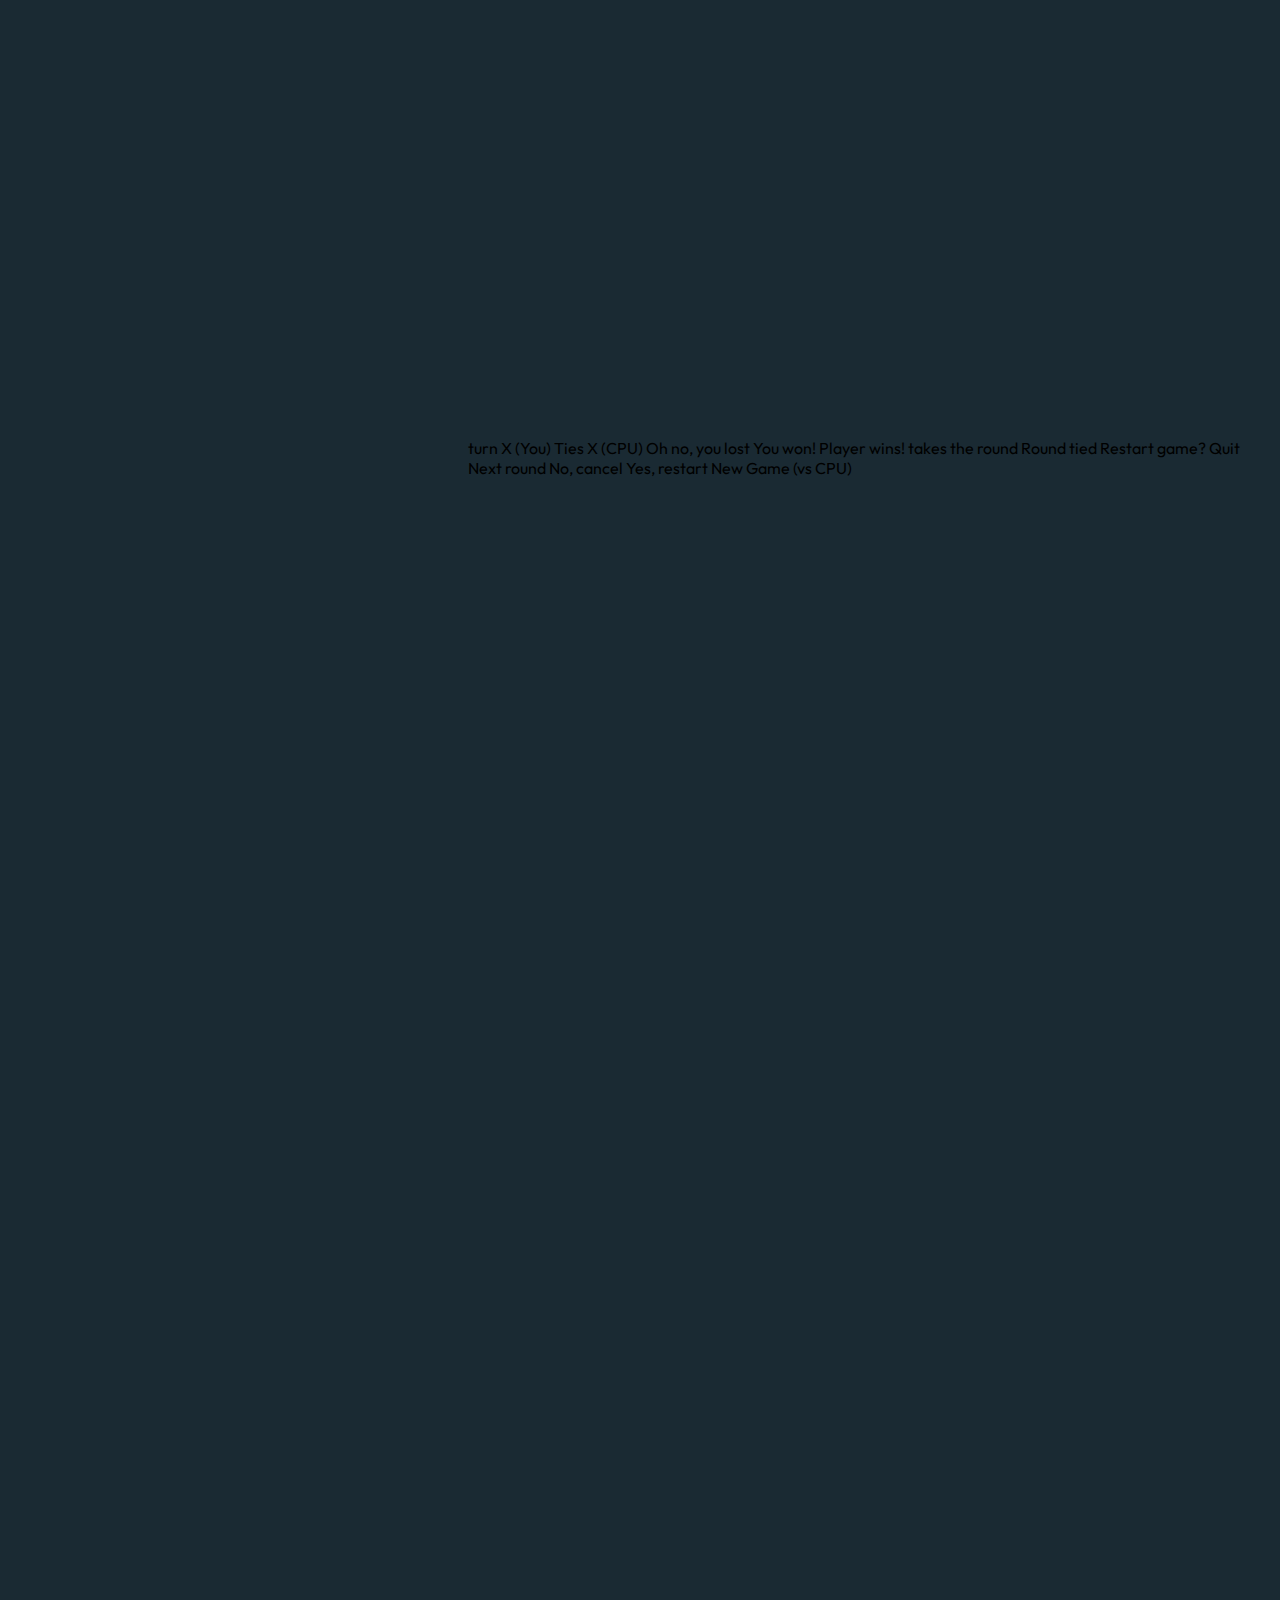
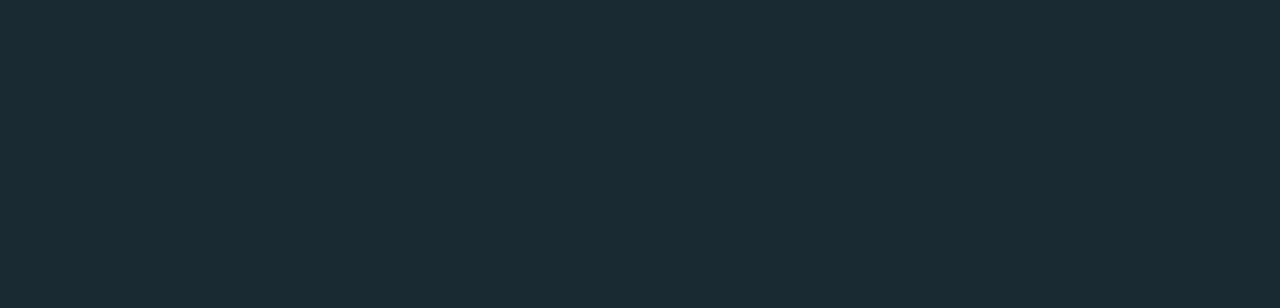
==== index2.html @ 95d8567e "second commit" ====
<!DOCTYPE html>
<html lang="en">
<head>
    <meta charset="UTF-8">
    <meta http-equiv="X-UA-Compatible" content="IE=edge">
    <meta name="viewport" content="width=device-width, initial-scale=1.0">
    <link rel="stylesheet" href="styles.css">
    <title>Tic Tac Toe </title>
</head>
<body>
    <main class="game-board">
        <div>
            <svg width="72" height="32" xmlns="http://www.w3.org/2000/svg"><g fill="none" fill-rule="evenodd"><path d="M8.562 1.634 16 9.073l7.438-7.439a3 3 0 0 1 4.243 0l2.685 2.685a3 3 0 0 1 0 4.243L22.927 16l7.439 7.438a3 3 0 0 1 0 4.243l-2.685 2.685a3 3 0 0 1-4.243 0L16 22.927l-7.438 7.439a3 3 0 0 1-4.243 0L1.634 27.68a3 3 0 0 1 0-4.243L9.073 16 1.634 8.562a3 3 0 0 1 0-4.243L4.32 1.634a3 3 0 0 1 4.243 0Z" fill="#31C3BD"/><path d="M56.1 0c8.765 0 15.87 7.106 15.87 15.87 0 8.766-7.105 15.871-15.87 15.871-8.765 0-15.87-7.105-15.87-15.87C40.23 7.106 47.334 0 56.1 0Zm0 9.405a6.466 6.466 0 1 0 0 12.931 6.466 6.466 0 0 0 0-12.931Z" fill="#F2B137" fill-rule="nonzero"/></g></svg>
            <div class = 'tile second-tile'></div>
            <button><svg width="20" height="20" xmlns="http://www.w3.org/2000/svg"><path d="M19.524 0h-1.88a.476.476 0 0 0-.476.499l.159 3.284A9.81 9.81 0 0 0 9.835.317C4.415.317-.004 4.743 0 10.167.004 15.597 4.406 20 9.835 20a9.796 9.796 0 0 0 6.59-2.536.476.476 0 0 0 .019-.692l-1.348-1.349a.476.476 0 0 0-.65-.022 6.976 6.976 0 0 1-9.85-.63 6.987 6.987 0 0 1 .63-9.857 6.976 6.976 0 0 1 10.403 1.348l-4.027-.193a.476.476 0 0 0-.498.476v1.881c0 .263.213.476.476.476h7.944A.476.476 0 0 0 20 8.426V.476A.476.476 0 0 0 19.524 0Z" fill="#1F3641"/></svg></button>
        </div>
        <div id= "board">
        </div>   
        <div>
                <div></div>
                <div></div>
                <div></div>
        </div>     
    </main>
   <!-- New game menu end -->

<!-- Game board start -->

<!-- x/o icon --> turn

X (You) <!-- Your score -->
Ties <!-- Ties score -->
X (CPU) <!-- CPU score -->

Oh no, you lost
You won!
Player <!-- 1/2 --> wins!

<!-- x/o icon --> takes the round
Round tied
Restart game?

Quit
Next round
No, cancel
Yes, restart

<!-- Game board end --> 
<script src="index2.js"></script>
</body>
</html>
New Game (vs CPU)
---- styles.css ----
@import url('https://fonts.googleapis.com/css2?family=Outfit:wght@500;700&display=swap');

body {
    display: flex;
    align-items: center;
    justify-content: center;
    height: 100vh;
    background: #1A2A33;
    font-family: 'Outfit', sans-serif;
  }

main {
    display: flex;
    flex-direction: column;
    align-items: center;
    /* height: 471px;
    width: 460px; */


}

.logo {
    margin-bottom: 40px;
}

.pick-player-container{
    background: #1F3641;
    text-align: center;
    width: 460px;
    border-radius: 10px;
    border-bottom: 1px solid #1A2A33;
    box-shadow: 0px 10px 5px 0px black;
    margin-bottom: 40px;
    display: flex;
    flex-direction: column;
    align-items: center;
}

.first-text{
    color: #A8BFC9;
    font-size: 16px;
    font-weight: 700;
    line-height: 20px;
    letter-spacing: 1px;
}

.marks-selector {
    background:  #1A2A33;
    width: 412px;
    height: 72px;
    display: flex;
    justify-content: space-evenly;
    align-items: center;
    border-radius: 10px;
}

.selector{
    height: 54px;
    width: 198px;
    border-radius: 10px;
    display: flex;
    justify-content: center;
    align-items: center;
    cursor: pointer;

}

.select-o-wrapper{
    background: #A8BFC9;
    color: #1A2A33;
}
.select-o{
    transform: scale(0.5);
}
.select-x-wrapper{
    background: #1A2A33;
    color: #A8BFC9;
}


.select-x{
    transform: scale(0.5);
}

.second-text {
    font-size: 14px;
    font-weight: 500;
    line-height: 18px;
    letter-spacing: 0.875px;
    color: #A8BFC9;
    opacity: 50%;
}

button {
    width: 460px;
    height: 67px;
    border-radius: 15px;
    border-bottom: 2px solid #1A2A33;
    color: #1A2A33;
    font-size: 20px;
    font-weight: 700;
    line-height: 25px;
    letter-spacing: 1.25px;
    text-align: center;
    margin-bottom: 25px;
    border-width: 0px;
    cursor: pointer;
    
}

.first-button {
    background-color: #F2B137;
    box-shadow: 0px 10px 0px 0px #cd8b13;
}

.second-button {
    background-color: #31C3BD;
    box-shadow: 0px 10px 0px 0px #108d87;
}
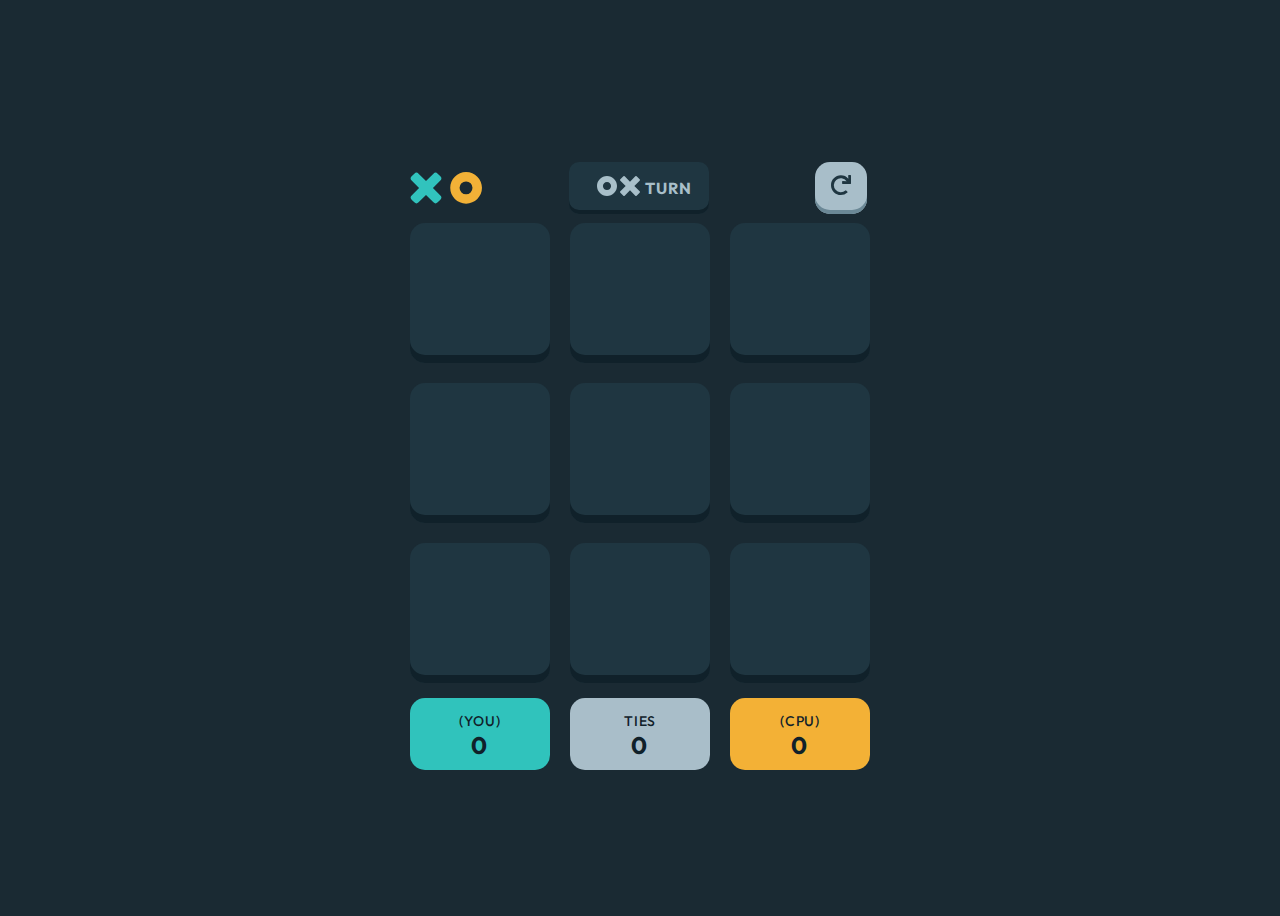
==== commit 4b60a6b2: "SVGs now show based on the button selected" ====
--- a/index2.html
+++ b/index2.html
@@ -9,47 +9,38 @@
 </head>
 <body>
     <main class="game-board">
-        <div>
-            <svg width="72" height="32" xmlns="http://www.w3.org/2000/svg"><g fill="none" fill-rule="evenodd"><path d="M8.562 1.634 16 9.073l7.438-7.439a3 3 0 0 1 4.243 0l2.685 2.685a3 3 0 0 1 0 4.243L22.927 16l7.439 7.438a3 3 0 0 1 0 4.243l-2.685 2.685a3 3 0 0 1-4.243 0L16 22.927l-7.438 7.439a3 3 0 0 1-4.243 0L1.634 27.68a3 3 0 0 1 0-4.243L9.073 16 1.634 8.562a3 3 0 0 1 0-4.243L4.32 1.634a3 3 0 0 1 4.243 0Z" fill="#31C3BD"/><path d="M56.1 0c8.765 0 15.87 7.106 15.87 15.87 0 8.766-7.105 15.871-15.87 15.871-8.765 0-15.87-7.105-15.87-15.87C40.23 7.106 47.334 0 56.1 0Zm0 9.405a6.466 6.466 0 1 0 0 12.931 6.466 6.466 0 0 0 0-12.931Z" fill="#F2B137" fill-rule="nonzero"/></g></svg>
-            <div class = 'tile second-tile'></div>
-            <button><svg width="20" height="20" xmlns="http://www.w3.org/2000/svg"><path d="M19.524 0h-1.88a.476.476 0 0 0-.476.499l.159 3.284A9.81 9.81 0 0 0 9.835.317C4.415.317-.004 4.743 0 10.167.004 15.597 4.406 20 9.835 20a9.796 9.796 0 0 0 6.59-2.536.476.476 0 0 0 .019-.692l-1.348-1.349a.476.476 0 0 0-.65-.022 6.976 6.976 0 0 1-9.85-.63 6.987 6.987 0 0 1 .63-9.857 6.976 6.976 0 0 1 10.403 1.348l-4.027-.193a.476.476 0 0 0-.498.476v1.881c0 .263.213.476.476.476h7.944A.476.476 0 0 0 20 8.426V.476A.476.476 0 0 0 19.524 0Z" fill="#1F3641"/></svg></button>
+        <div class="header">
+            <svg  width="72" height="32" xmlns="http://www.w3.org/2000/svg"><g class="logo-gamepage" viewBox = "0 0 64 64" fill="none" fill-rule="evenodd"><path d="M8.562 1.634 16 9.073l7.438-7.439a3 3 0 0 1 4.243 0l2.685 2.685a3 3 0 0 1 0 4.243L22.927 16l7.439 7.438a3 3 0 0 1 0 4.243l-2.685 2.685a3 3 0 0 1-4.243 0L16 22.927l-7.438 7.439a3 3 0 0 1-4.243 0L1.634 27.68a3 3 0 0 1 0-4.243L9.073 16 1.634 8.562a3 3 0 0 1 0-4.243L4.32 1.634a3 3 0 0 1 4.243 0Z" fill="#31C3BD"/><path d="M56.1 0c8.765 0 15.87 7.106 15.87 15.87 0 8.766-7.105 15.871-15.87 15.871-8.765 0-15.87-7.105-15.87-15.87C40.23 7.106 47.334 0 56.1 0Zm0 9.405a6.466 6.466 0 1 0 0 12.931 6.466 6.466 0 0 0 0-12.931Z" fill="#F2B137" fill-rule="nonzero"/></g></svg>
+            <div class = 'turn-view tile'>
+                <div class="turn-wrapper">
+                    <svg width="64" height="64" viewBox="0 0 64 64" class="turn-svg o"><path d="M32 0c17.673 0 32 14.327 32 32 0 17.673-14.327 32-32 32C14.327 64 0 49.673 0 32 0 14.327 14.327 0 32 0Zm0 18.963c-7.2 0-13.037 5.837-13.037 13.037 0 7.2 5.837 13.037 13.037 13.037 7.2 0 13.037-5.837 13.037-13.037 0-7.2-5.837-13.037-13.037-13.037Z" fill="currentColor"></path></svg>
+                    <svg width="64" height="64" viewBox="0 0 64 64" class="turn-svg x"><path d="M15.002 1.147 32 18.145 48.998 1.147a3 3 0 0 1 4.243 0l9.612 9.612a3 3 0 0 1 0 4.243L45.855 32l16.998 16.998a3 3 0 0 1 0 4.243l-9.612 9.612a3 3 0 0 1-4.243 0L32 45.855 15.002 62.853a3 3 0 0 1-4.243 0L1.147 53.24a3 3 0 0 1 0-4.243L18.145 32 1.147 15.002a3 3 0 0 1 0-4.243l9.612-9.612a3 3 0 0 1 4.243 0Z" fill="currentColor" fill-rule="evenodd"></path></svg></div>
+                <p class="first-text">TURN</p>
+
+            </div>
+            <button class="reload-button"><svg width="20" height="20" xmlns="http://www.w3.org/2000/svg"><path d="M19.524 0h-1.88a.476.476 0 0 0-.476.499l.159 3.284A9.81 9.81 0 0 0 9.835.317C4.415.317-.004 4.743 0 10.167.004 15.597 4.406 20 9.835 20a9.796 9.796 0 0 0 6.59-2.536.476.476 0 0 0 .019-.692l-1.348-1.349a.476.476 0 0 0-.65-.022 6.976 6.976 0 0 1-9.85-.63 6.987 6.987 0 0 1 .63-9.857 6.976 6.976 0 0 1 10.403 1.348l-4.027-.193a.476.476 0 0 0-.498.476v1.881c0 .263.213.476.476.476h7.944A.476.476 0 0 0 20 8.426V.476A.476.476 0 0 0 19.524 0Z" fill="#1F3641"/></svg></button>
         </div>
         <div id= "board">
         </div>   
-        <div>
-                <div></div>
-                <div></div>
-                <div></div>
+        <div class="game-statistics">
+                <div class="stat your-scores">
+                    <p class="player-you-selected stats"></p><p class="stats">(YOU)</p>
+                    <p class="score figure"></p>
+                </div>
+
+                <div class="stat ties">
+                    <p class="stats">TIES</p>
+                    <P class="number-of-ties figure"></P>
+                </div>
+
+                <div class="stat cpu-scores">
+                    <p class="player-cpu-selected stats"></p><p class="stats">(CPU)</p>
+                    <p class="cpu-score figure"></p>
+                </div>
         </div>     
     </main>
-   <!-- New game menu end -->
-
-<!-- Game board start -->
-
-<!-- x/o icon --> turn
-
-X (You) <!-- Your score -->
-Ties <!-- Ties score -->
-X (CPU) <!-- CPU score -->
-
-Oh no, you lost
-You won!
-Player <!-- 1/2 --> wins!
-
-<!-- x/o icon --> takes the round
-Round tied
-Restart game?
-
-Quit
-Next round
-No, cancel
-Yes, restart
-
+   
 <!-- Game board end --> 
 <script src="index2.js"></script>
 </body>
 </html>
-New Game (vs CPU)
-     
-
-
--- a/styles.css
+++ b/styles.css
@@ -13,14 +13,17 @@
     display: flex;
     flex-direction: column;
     align-items: center;
-    /* height: 471px;
-    width: 460px; */
-
-
+    
 }
 
 .logo {
     margin-bottom: 40px;
+    
+}
+
+.logo-gamepage{
+    height: 32px;
+    width: 71.97039794921875px;
 }
 
 .pick-player-container{
@@ -118,3 +121,137 @@
     box-shadow: 0px 10px 0px 0px #108d87;
 }
 
+.hide{
+    display: none;
+}
+
+.game-board{
+    display: grid;
+    grid-template-columns: repeat(3, 1fr);
+    grid-template-rows: 1fr 284px repeat(3, 1fr);
+    height: 623px;
+    width: 460px;
+}
+
+.header{
+    display: flex;
+    justify-content: space-between;
+    align-items: center;
+    grid-column: 1/4;
+    height: 52px;
+    width: 457px;
+}
+
+
+
+.reload-button{
+    width: 52px;
+    height: 52px;
+    margin: 0;
+    background: #A8BEC9;
+    box-shadow: inset 0px -4px 0px #6b8896;
+    border-radius: 15px;
+}
+
+#board{
+    display: grid;
+    grid-template-columns: repeat(3, 1fr);
+    grid-row: 2/5;
+    grid-column: 1/4;
+    justify-content: center;
+    gap: 20px;
+}
+
+.tile{
+    width: 140px;
+    height: 140px;
+    background: #1F3641;
+    box-shadow: inset 0px -8px 0px #10212A;
+    border-radius: 15px;
+    cursor: pointer;
+    position: relative;
+}
+
+.center {
+    position: absolute; /* set the child element as absolute*/
+    top: 50%;
+    left: 50%;
+    transform: translate(-50%, -50%);
+    
+}
+
+.turn-view{
+    display: flex;
+    height: 52px;
+    width: 140px;
+    box-shadow: inset 0px -4px 0px #10212A;
+    border-radius: 10px;
+    right: 10px;
+    justify-content: space-evenly;
+    align-items: center;
+    
+}
+
+.turn-wrapper{
+    position: relative;
+}
+.turn-svg{
+    width: 20px;
+    height: 20px;
+    object-fit: contain;
+    position: relative;
+    left: 12px;
+    color: #A8BFC9;
+}
+
+.turn-o{
+    display: none;
+}
+
+.game-statistics {
+    display: flex;
+    grid-column: 1/4;
+    grid-row: 5;
+    justify-content: space-between;
+    margin-top: 20px;
+}
+
+.stat{
+    height: 72px;
+    width: 140px;
+    border-radius: 15px;
+}
+
+.your-scores {
+    background: #30c3bc;
+}
+
+.ties {
+    background: #A9BEC9;
+}
+
+.cpu-scores{
+    background: #f3b136;
+}
+
+.stats{
+    font-size: 14px;
+    font-weight: 500;
+    line-height: 18px;
+    letter-spacing: 0.875px;
+    text-align: center;
+    color: #10212A;
+    margin-bottom: 0;
+}
+
+.figure {
+    color: #10212A;    
+    font-size: 24px;
+    font-weight: 700;
+    line-height: 30px;
+    letter-spacing: 1.5px;
+    text-align: center;
+    margin: 0;
+    
+
+}